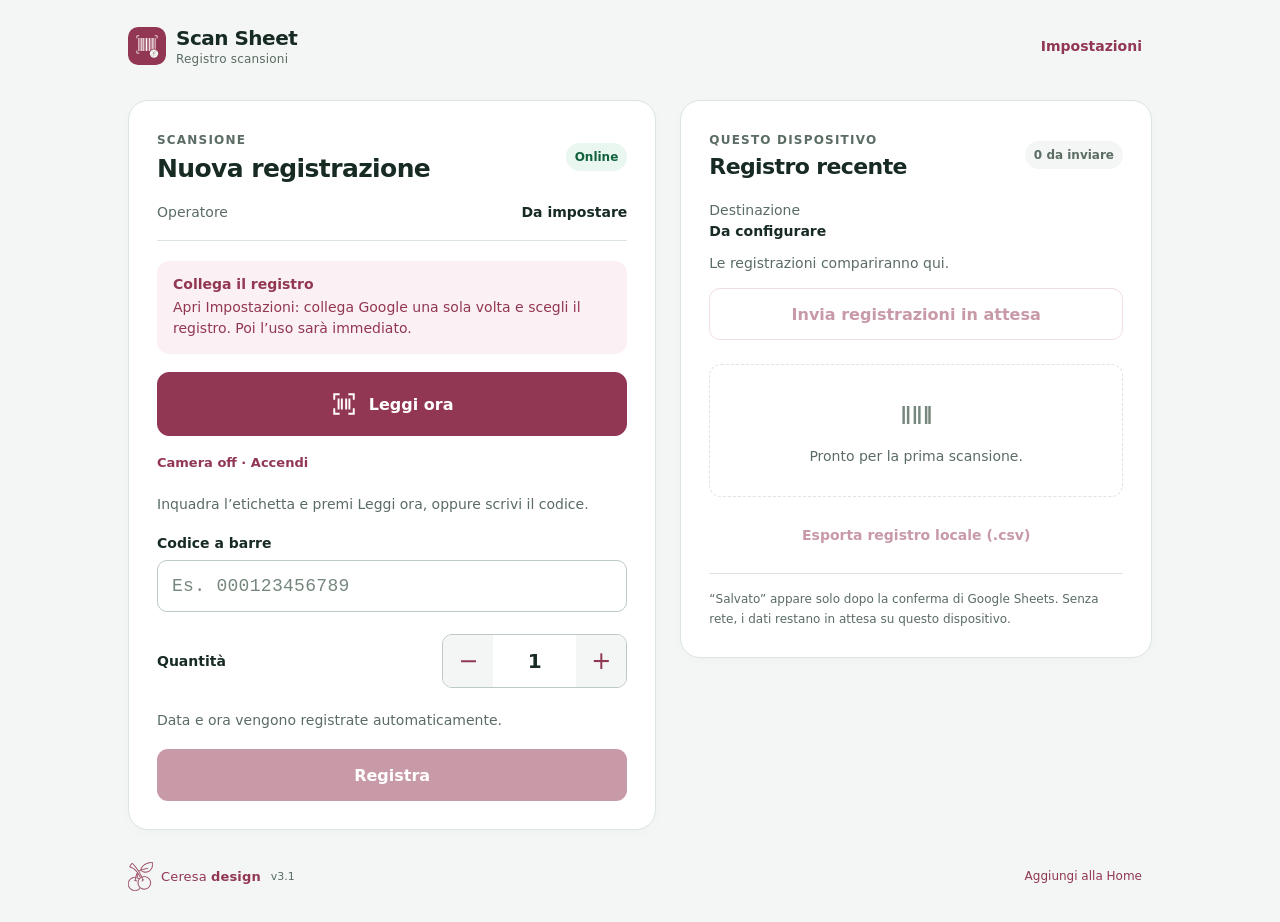
==== oauth-callback.html @ ca4163f5 "Add files via upload" ====
<!doctype html>
<html lang="it">
<head><meta charset="utf-8"><meta name="viewport" content="width=device-width,initial-scale=1"><title>Scan Sheet — Google collegato</title></head>
<body><p id="message">Completamento del collegamento Google…</p>
<script>
(function(){
  'use strict';
  const p = new URLSearchParams(location.search);
  const result = {
    code: p.get('code') || '', state: p.get('state') || '', error: p.get('error') || '',
    errorDescription: p.get('error_description') || '', at: Date.now()
  };
  try { localStorage.setItem('scan-sheet:v3.1:oauth-result', JSON.stringify(result)); } catch (_) {}
  try { if (window.opener) window.opener.postMessage({type:'scan-sheet:oauth-result', result}, location.origin); } catch (_) {}
  document.getElementById('message').textContent = result.error ? 'Autorizzazione non completata. Torna a Scan Sheet.' : 'Google collegato. Torna a Scan Sheet.';
  if (window.opener) setTimeout(() => window.close(), 250);
  else setTimeout(() => location.replace('./?oauth=done'), 500);
})();
</script></body></html>
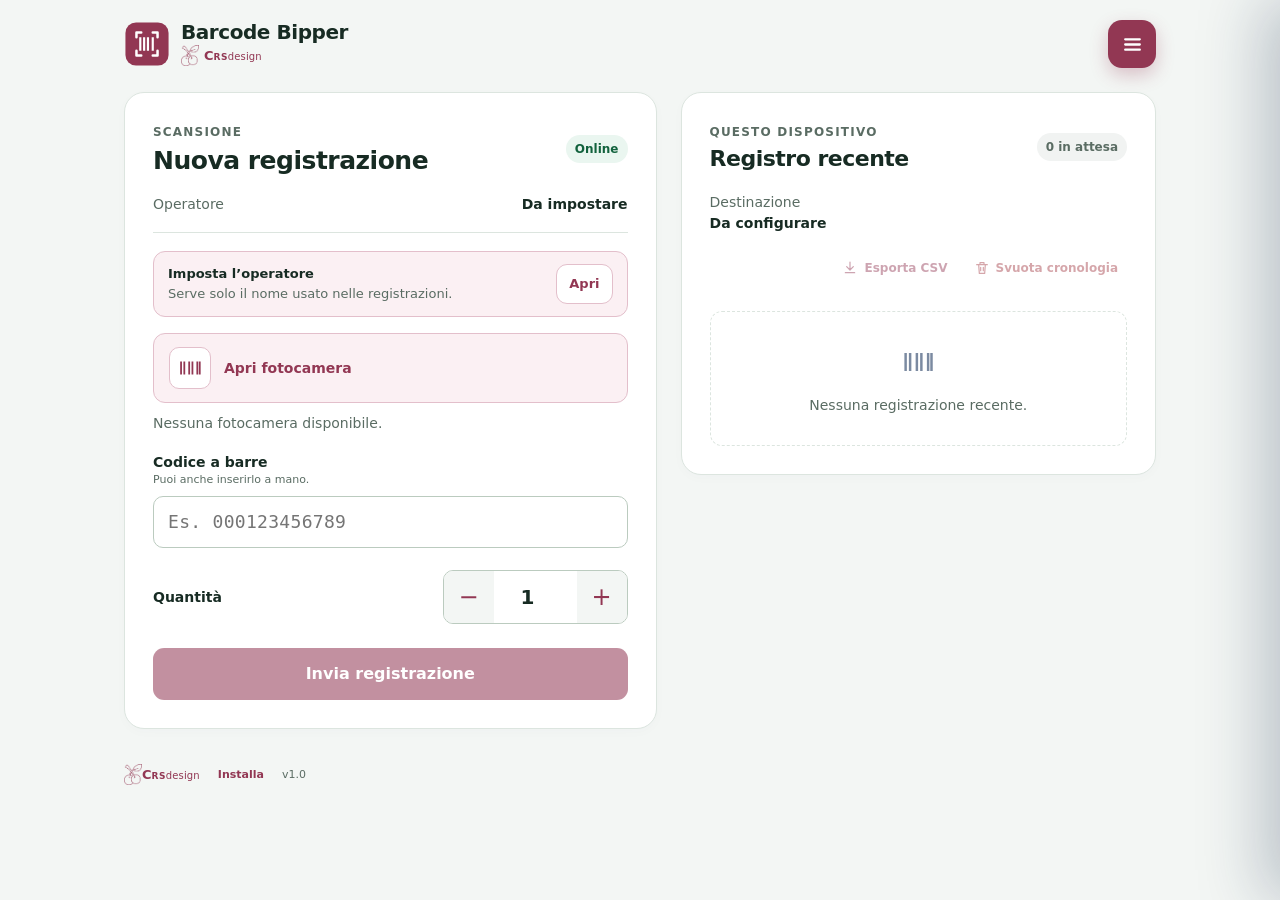
==== commit d36adf3c: "Add files via upload" ====
--- a/oauth-callback.html
+++ b/oauth-callback.html
@@ -1,19 +1,42 @@
 <!doctype html>
 <html lang="it">
-<head><meta charset="utf-8"><meta name="viewport" content="width=device-width,initial-scale=1"><title>Scan Sheet — Google collegato</title></head>
-<body><p id="message">Completamento del collegamento Google…</p>
+<head>
+  <meta charset="utf-8">
+  <meta name="viewport" content="width=device-width,initial-scale=1">
+  <meta name="theme-color" content="#923753">
+  <title>Barcode Bipper — Google collegato</title>
+  <style>body{font-family:system-ui,-apple-system,sans-serif;padding:32px;color:#172b23}p{max-width:34rem}</style>
+</head>
+<body>
+<p id="message">Completamento del collegamento Google…</p>
 <script>
 (function(){
   'use strict';
+  const RESULT_KEY = 'barcode-bipper:v1:oauth-result';
+  const RETURN_KEY = 'barcode-bipper:v1:return-after-oauth';
   const p = new URLSearchParams(location.search);
   const result = {
-    code: p.get('code') || '', state: p.get('state') || '', error: p.get('error') || '',
-    errorDescription: p.get('error_description') || '', at: Date.now()
+    code:p.get('code') || '',
+    state:p.get('state') || '',
+    error:p.get('error') || '',
+    errorDescription:p.get('error_description') || '',
+    at:Date.now()
   };
-  try { localStorage.setItem('scan-sheet:v3.1:oauth-result', JSON.stringify(result)); } catch (_) {}
-  try { if (window.opener) window.opener.postMessage({type:'scan-sheet:oauth-result', result}, location.origin); } catch (_) {}
-  document.getElementById('message').textContent = result.error ? 'Autorizzazione non completata. Torna a Scan Sheet.' : 'Google collegato. Torna a Scan Sheet.';
-  if (window.opener) setTimeout(() => window.close(), 250);
-  else setTimeout(() => location.replace('./?oauth=done'), 500);
+  try { localStorage.setItem(RESULT_KEY, JSON.stringify(result)); } catch (_) {}
+  try { if (window.opener) window.opener.postMessage({type:'barcode-bipper:oauth-result', result}, location.origin); } catch (_) {}
+
+  document.getElementById('message').textContent = result.error
+    ? 'Autorizzazione non completata. Torna a Barcode Bipper.'
+    : 'Google collegato. Torna a Barcode Bipper.';
+
+  if (window.opener) {
+    setTimeout(() => window.close(), 250);
+  } else {
+    let target = './';
+    try { target = localStorage.getItem(RETURN_KEY) || './'; localStorage.removeItem(RETURN_KEY); } catch (_) {}
+    setTimeout(() => location.replace(target), 500);
+  }
 })();
-</script></body></html>
+</script>
+</body>
+</html>
